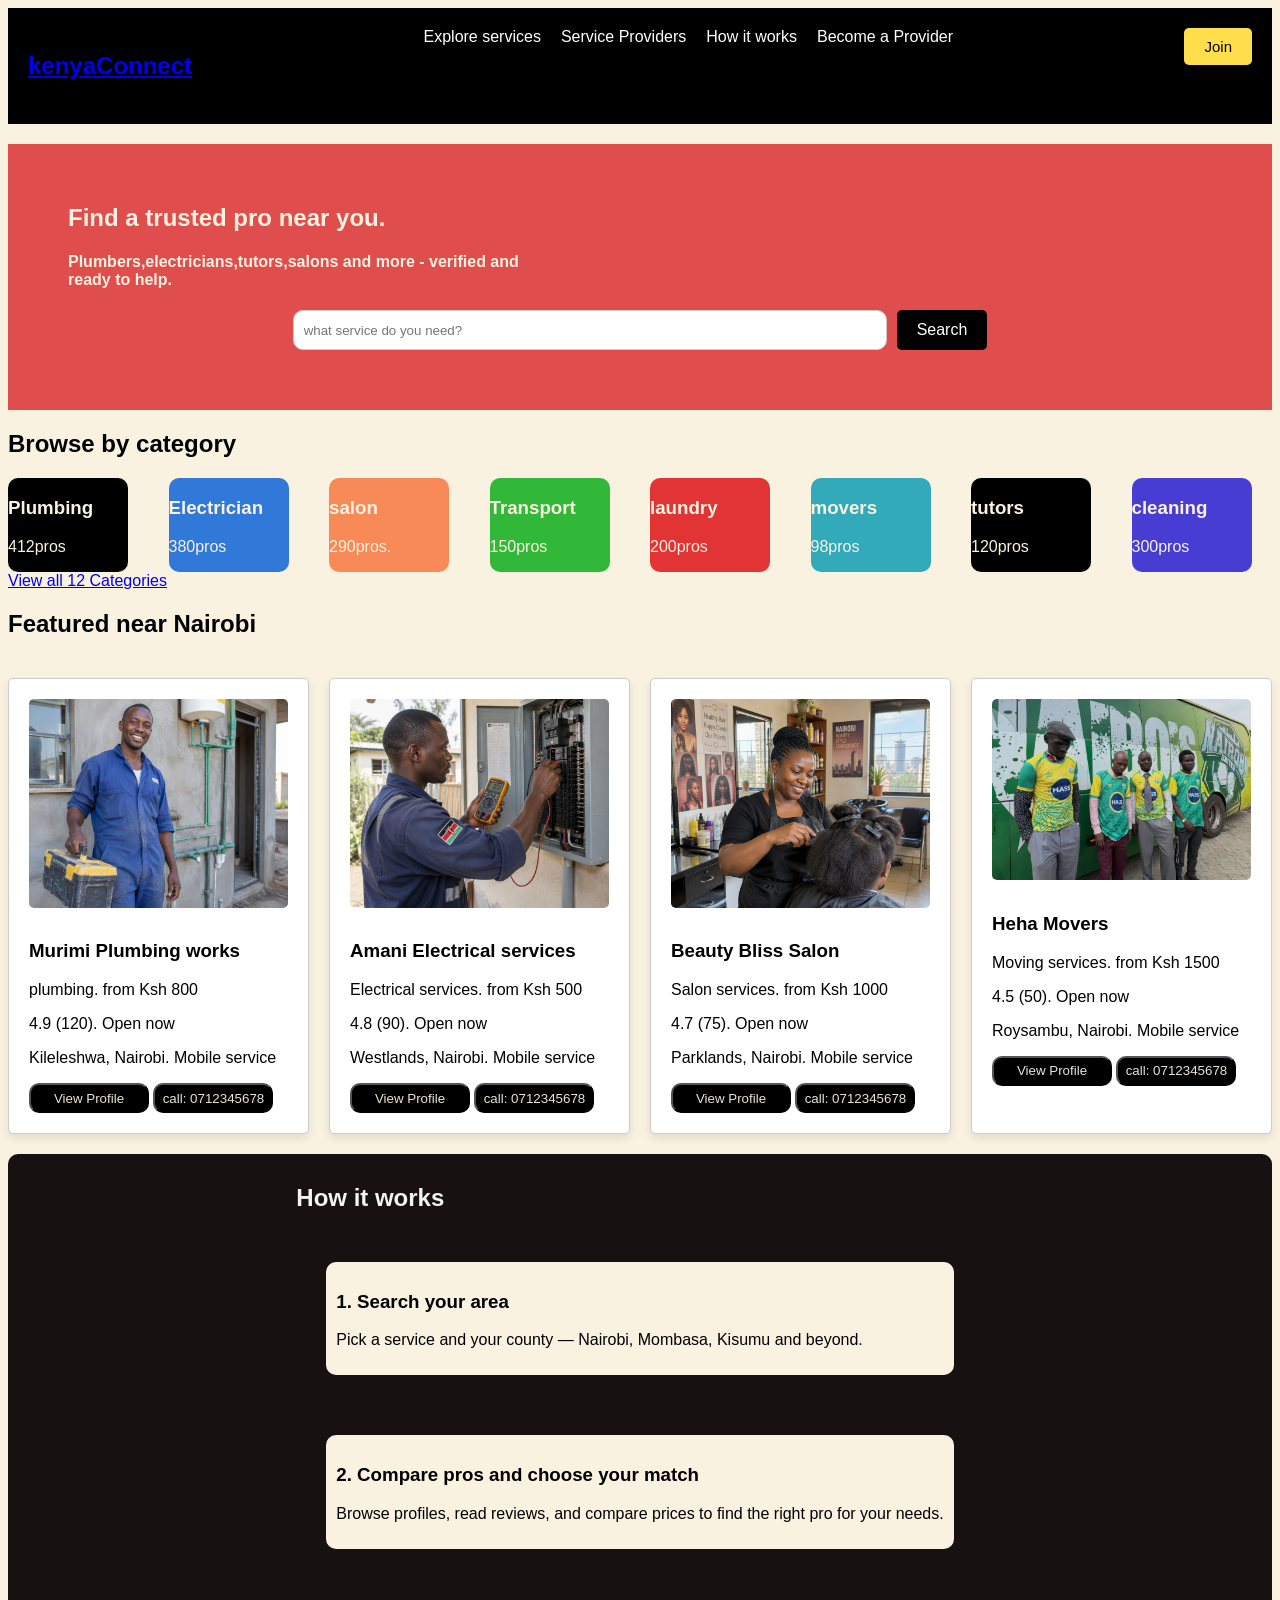
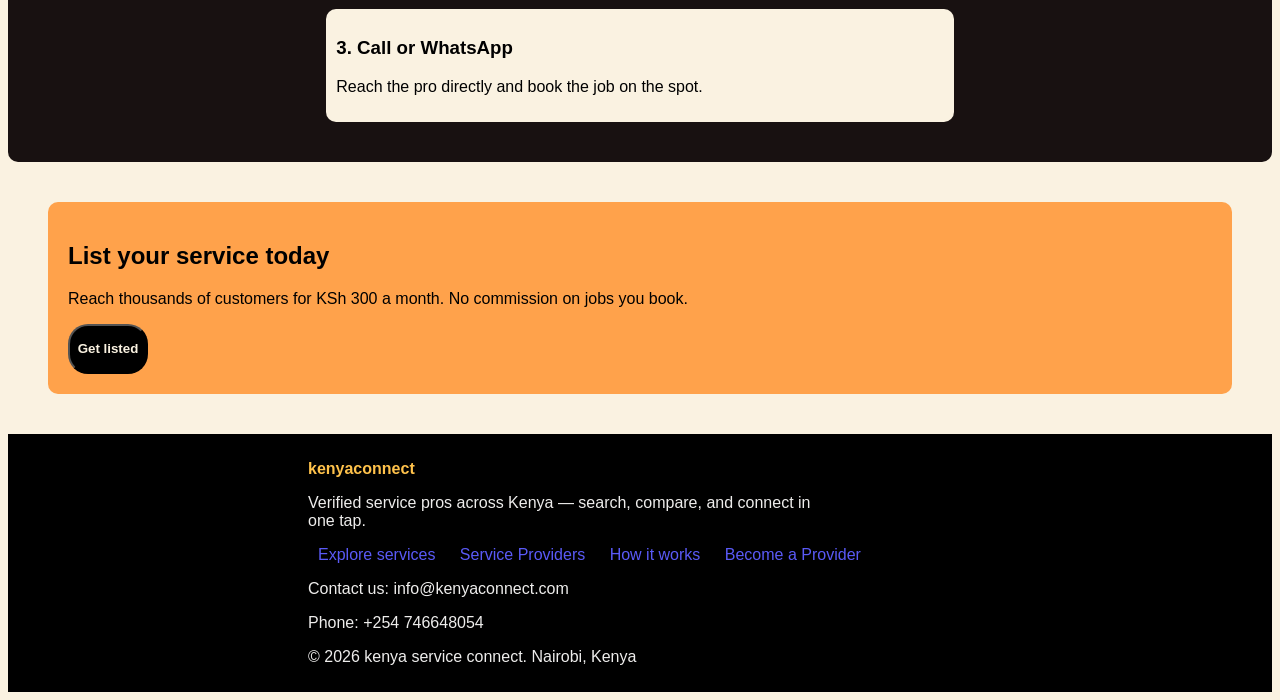
==== index.html @ b1c324b7 "Add files via upload Initial file upload" ====
<!DOCTYPE html>
<html lang="en">
<head>
    <meta charset="UTF-8">
    <meta name="viewport" content="width=device-width, initial-scale=1.0">
    <link rel="stylesheet" href="style.css">
    <link rel="shortcut icon" href="index.html" type="image/x-icon">
    <title>kenyaconnect</title>
</head>
<body>
    <!------header----->
    <header>
        <div class="logo">
            <p><a href="index.html">kenyaConnect</a></p>
        </div>
        <div class="nav-bar">
        <div class="nav-links">
                <a href="Explore-services.html">Explore services</a></li>
                <a href="service-providers.html">Service Providers</a></li>
                <a href="how-it-works.html">How it works</a></li>
                <a href="become-a-provider.html">Become a Provider</a>
        </div>
        </div>
        <div class="join">
            <button>Join</button>
        </div>
    </header>
    <!------main----->
    <main>
        <section>
            <div class="hero">
                <h1>Find a trusted pro near you.</h1>
                <h4>Plumbers,electricians,tutors,salons and more - verified and <br> ready to help.</h4>
                <div class="search-bar">
                    <input type="text" placeholder="what service do you need?">
                    <button>Search</button>
                </div>
            </div>
        </section>
        <!-----browse by category----->
        <section>
            <h2>Browse by category</h2>
            <div class="category-card">
                <div class="item-card1">
                    <h3>Plumbing</h3>
                    <p>412pros</p>
                </div>
                <div class="item-card2">
                    <h3>Electrician</h3>
                    <p>380pros</p>
                </div>
                <div class="item-card3">
                    <h3>salon</h3>
                    <p>290pros.</p>
                </div>
                <div class="item-card4">
                    <h3>Transport</h3>
                    <p>150pros</p>
                </div>
                <div class="item-card5">
                    <h3>laundry</h3>
                    <p>200pros</p>
                </div>
                <div class="item-card6">
                    <h3>movers</h3>
                    <p>98pros</p>
                </div>
                <div class="item-card7">
                    <h3>tutors</h3>
                    <p>120pros</p>
                </div>
                <div class="item-card8">
                    <h3>cleaning</h3>
                    <p>300pros</p>
                </div>

            </div>
            <div class="view-all">
               <a href="Explore-services.html">View all 12 Categories</a>
            </div>
        </section>
        <!-----featured near Nairobi----->
        <section>
            <h2>Featured near Nairobi</h2>
            <div class="featured-card">
                <div class="provider-card">
                    <img src="images/provider-plumber.jpg" alt="Plumber">
                    <h3>Murimi Plumbing works</h3>
                    <p>plumbing. from Ksh 800</p>
                    <p>4.9 (120). Open now</p>
                    <p>Kileleshwa, Nairobi. Mobile service</p>
                    <div>
                        <button>View Profile</button>
                        <button>call: 0712345678</button>
                        
                    </div>
                </div>
                <div class="provider-card">
                    <img src="images/provider-electrician.jpg" alt="Electrician">
                    <h3>Amani Electrical services</h3>
                    <p>Electrical services. from Ksh 500</p>
                    <p>4.8 (90). Open now</p>
                    <p>Westlands, Nairobi. Mobile service</p>
                    <div>
                        <button>View Profile</button>
                        <button>call: 0712345678</button>
                    </div>
                </div>
                <div class="provider-card">
                    <img src="images/provider-salon.jpg" alt="Salon">
                    <h3>Beauty Bliss Salon</h3>
                    <p>Salon services. from Ksh 1000</p>
                    <p>4.7 (75). Open now</p>
                    <p>Parklands, Nairobi. Mobile service</p>
                    <div>
                        <button>View Profile</button>
                        <button>call: 0712345678</button>
                    </div>
                </div>
                <div class="provider-card">
                    <img src="images/HEHA-movers.webp" alt="Mover">
                    <h3>Heha Movers</h3>
                    <p>Moving services. from Ksh 1500</p>
                    <p>4.5 (50). Open now</p>
                    <p>Roysambu, Nairobi. Mobile service</p>
                    <div>
                        <button>View Profile</button>
                        <button>call: 0712345678</button>
                    </div>
                </div>
            </div>
        </section>
        <!-----how it works----->
        <section>
            
            <div class="how-it-works">
                <h2>How it works</h2>
                <div class="step">
                    <h3>1. Search your area</h3>
                    <p>Pick a service and your county — Nairobi, Mombasa, Kisumu and beyond.</p>
                </div>
                <div class="step">
                    <h3>2. Compare pros and choose your match</h3>
                    <p>Browse profiles, read reviews, and compare prices to find the right pro for your needs.</p>
                </div>
                <div class="step">
                    <h3>3. Call or WhatsApp </h3>
                    <p>Reach the pro directly and book the job on the spot.</p>
                </div>

            </div>

            <div class="list-your-service">
                <h2>List your service today</h2>
                <p>Reach thousands of customers for KSh 300 a month. No commission on jobs you book.</p>
                <button>Get listed</button>
            </div>

        </section>
    </main>
    <!------footer----->
    <footer>
        <div class="footer-content">
            <div class="footer-logo">
                <p>kenyaconnect</p>
            </div>
            <p>Verified service pros across Kenya — search, compare, and connect in <br> one tap.</p>
            <div class="footer-links">
                
                    <a href="Explore-services.html">Explore services</a>
                    <a href="service-providers.html">Service Providers</a>
                    <a href="how-it-works.html">How it works</a>
                    <a href="become-a-provider.html">Become a Provider</a>
                
            </div>
            <div class="footer-contact">
                <p>Contact us: info@kenyaconnect.com</p>
                <p>Phone: +254 746648054</p>
            </div>
        </div>
        <div class="footer-bottom">
            <p>&copy; 2026 kenya service connect. Nairobi, Kenya</p>
        </div>
    </footer>
    
</body>
</html>
---- style.css ----
body{
    background-color: #faf2e1;
    color: #000000;
    font-family: Arial, sans-serif;
}
header{
    background-color: #000;
    color: #fff;
    padding: 20px;
    text-align: center;
    display: flex;
    justify-content: space-between;
}
.logo{

    font-size: 24px;
    color: #ffde4b;
    font-weight: bold;
}

.navbar{
    background-color: #000;
    color: #fff;
    padding: 10px;
    text-align: center;
    display: flex;
    justify-content: center;
}
.nav-links{
    display: flex;
    justify-content: center;
    paddleling-top: 10px;
}
.nav-links a{
    color: #fff;
    text-decoration: none;
    margin: 0 10px;
    display: flex;
}
.nav-links a:hover{
    color: #ffde4b;
}
.nav-links a:active{
    color: #e23434;
}
.nav-links a li{
    text-decoration: none;
    list-style: none;
}


.join button{
    background-color: #ffde4b;
    color: #000;
    border: none;
    padding: 10px 20px;
    border-radius: 5px;
    cursor: pointer;
    font-size: 15px;
}

.join button:hover{
    background-color: #fff;
}
/*------browse by category------*/
.hero{
    background-color: rgb(224, 77, 77);
    color: #faf2e1;
    flex-wrap: wrap;
    justify-content: center;
    align-items: center;
    margin: 20px 0px;
    padding: 40px 60px;
}
.search-bar{
    display: flex;
    justify-content: center;
    margin-bottom: 20px;
    height: 40px;
    width: 100%;
}
.search-bar input[type="text"]{
    width: 50%;
    padding: 10px;
    border: 1px solid #ccc;
    border-radius: 10px;
    outline: none;
}
.search-bar button{
    background-color: black;
    color: #fff;
    border: none;
    padding: 10px 20px;
    border-radius: 5px;
    cursor: pointer;
    font-size: 16px;
    margin-left: 10px;
}
.category-card{
    display: grid;
    grid-template-columns: repeat(auto-fit, minmax(120px, 0.5fr));
    gap: 20px;
    align-items: center;
    justify-content: center;
}
.item-card1{
    background-color: #000;
    color: #faf2e1;
    width:  120px;
    align-items: center;
    border-radius: 10px;
}
.item-card2{
    background-color: rgb(49, 121, 216);
    color: #faf2e1;
    width:  120px;
    align-items: center;
    border-radius: 10px;
}
.item-card3{
    background-color: #f88a57;
    color: #faf2e1;
    width:  120px;
    align-items: center;
    border-radius: 10px;
}
.item-card4{
    background-color: #31b838;
    color: #faf2e1;
    width:  120px;
    align-items: center;
    border-radius: 10px;
}
.item-card5{
    background-color: #e23434;
    color: #faf2e1;
    width:  120px;
    align-items: center;
    border-radius: 10px;
}
.item-card6{
    background-color: #33aab9;
    color: #faf2e1;
    width:  120px;
    align-items: center;
    border-radius: 10px;
}
.item-card7{
    background-color: #000;
    color: #faf2e1;
    width:  120px;
    align-items: center;
    border-radius: 10px;
}
.item-card8{
    background-color: #473dd3;
    color: #faf2e1;
    width:  120px;
    align-items: center;
    border-radius: 10px;
}


.featured-card{
    display: grid;
    grid-template-columns: repeat(auto-fit, minmax(220px, 1fr));
    gap: 20px;
    
}
.provider-card{
    background-color: #fff;
    border: 1px solid #ccc;
    border-radius: 5px;
    padding: 20px;
    margin: 20px auto;
    max-width: 300px;
    box-shadow: 0 4px 8px rgba(0, 0, 0, 0.1);
}
.provider-card img{
    width: 100%;
    height: auto;
    border-radius: 5px;
    margin-bottom: 10px;
}
.provider-card button{
    border-radius: 10px;
    width: 120px;
    height: 30px;
    color: white;
    background-color: #000;
    color: #ebe2d8;
}


.how-it-works{
    background-color: #181111;
    color: #f3f3f3;
    border-radius: 10px;
    padding: 10px;
    display: grid;
    justify-content: center;

}
.step{
    background-color: #faf2e1;
    color: #000;
    margin: 30px;
    padding: 10px;
    border-radius: 10px;
}

.list-your-service{
    background-color: #ffa24b;
    margin: 40px;
    padding: 20px;
    border-radius: 10px;
}
.list-your-service button{
    background-color: black;
    color: #faf2e1;
    border-radius: 20px;
    width: 80px;
    height: 50px;
    font-weight: bold;

}

/*-------footer-------*/
footer{
    background-color: black;
    color: #eeedec;
    padding: 10px 10px 10px 300px;
    


}
.footer-logo{
    color: #ffC24b;
    font-weight: bold;
}
.footer-links a{
     color: #5a5af7;
    text-decoration: none;
    margin: 0 10px;
    
}
.footer-links a:hover{
    color: #ffc04b;

}





/*--------service-providers stylings------*/

#hero-provider{
    background-color: #000;
    color: #f0e7cf;
    padding: 20px;
    display: block;
    justify-items: center;

}
#search-provider{
    display: flex;
    margin-bottom: 20px;
    justify-content: center;
    height: 40px;
    width: 100%;
    

}
#search-provider input[type="text"]{
    width: 50%;
    padding: 10px;
    border: 1px solid #ccc;
    border-radius: 10px;
    outline: none;
}




#city-button button{
    background-color: #000000;
    color: #f0e7cf;
    border-radius: 20px;
}
.container{
    display: grid;
    grid-template-columns: repeat(auto-fit, minmax(200px, 0.8fr));
    gap: 20px;

}
.right{
    margin-left: -300px;
    
}
.sorting-card{
    display: block;
    width: 200px;
    background-color: white;
    padding: 20px;
    margin: 10px;
    border-radius: 20px;

}
#services-button button{
    background-color: #f0e7cf;
    color: #757474;
    border-radius: 20px;
    gap: 20px;
    display: grid;
}

#rating{
    width: 200px;
    height: 30px;
    border-radius: 20px;
    background-color: #f0e7cf;
}
#sorting{
    width: 200px;
    height: 30px;
    border-radius: 20px;
    background-color: #f0e7cf;
}
/*------------how it works page styles---------*/
.how-it-works-customers{
    border-radius: 10px;
    padding: 10px;
    display: grid;
    justify-content: center;

}
.stage{
    background-color: white;
    color: #000;
    margin: 20px;
    padding: 10px;
    border-radius: 10px;
}
.how-it-works-for-service-providers{
    background-color: #000;
    color: black;
    border-radius: 10px;
    padding: 10px;
    display: grid;
    justify-content: center;

}
.level{
    background-color: #f0e7cf;
    color: #000;
    margin: 20px;
    padding: 10px;
    border-radius: 10px;
}
/*--------be a provider page styles------*/

.hero-services{
    background-color: #ffaa2b;
    color: #000000;
    padding: 20px;
    display: block;
    justify-items: center;

}
.register{
    display: flex;
    gap: 30px;
    justify-content: center;
    align-items: center;

}
.right-register{
    background-color: white;  
    color: black ;
    justify-items: center;
    font-weight: bold;
    border-radius: 20px;
    margin: 20px;
    padding: 20px;
}
.right-register form input{
    border-radius: 10px;
    width: 200px;
    height: 25px;
    background-color: #faf2e1;
}
.left-register{
    background-color: #000;
    color: #ebe2d8;
    padding: 20px;
    margin: 20px;
    border-radius: 10px;
    height: auto;

}













/* Media query for small screens */
@media screen and (max-width: 412px) {

    .navbar {
        flex-direction: column;
        align-items: flex-start;
    }

    .nav-links {
        flex-direction: column;
        gap: 10px;
    }
    .right{
         margin-left: 30px;
    }
    .left{
        padding-left: 10px;

    }
}
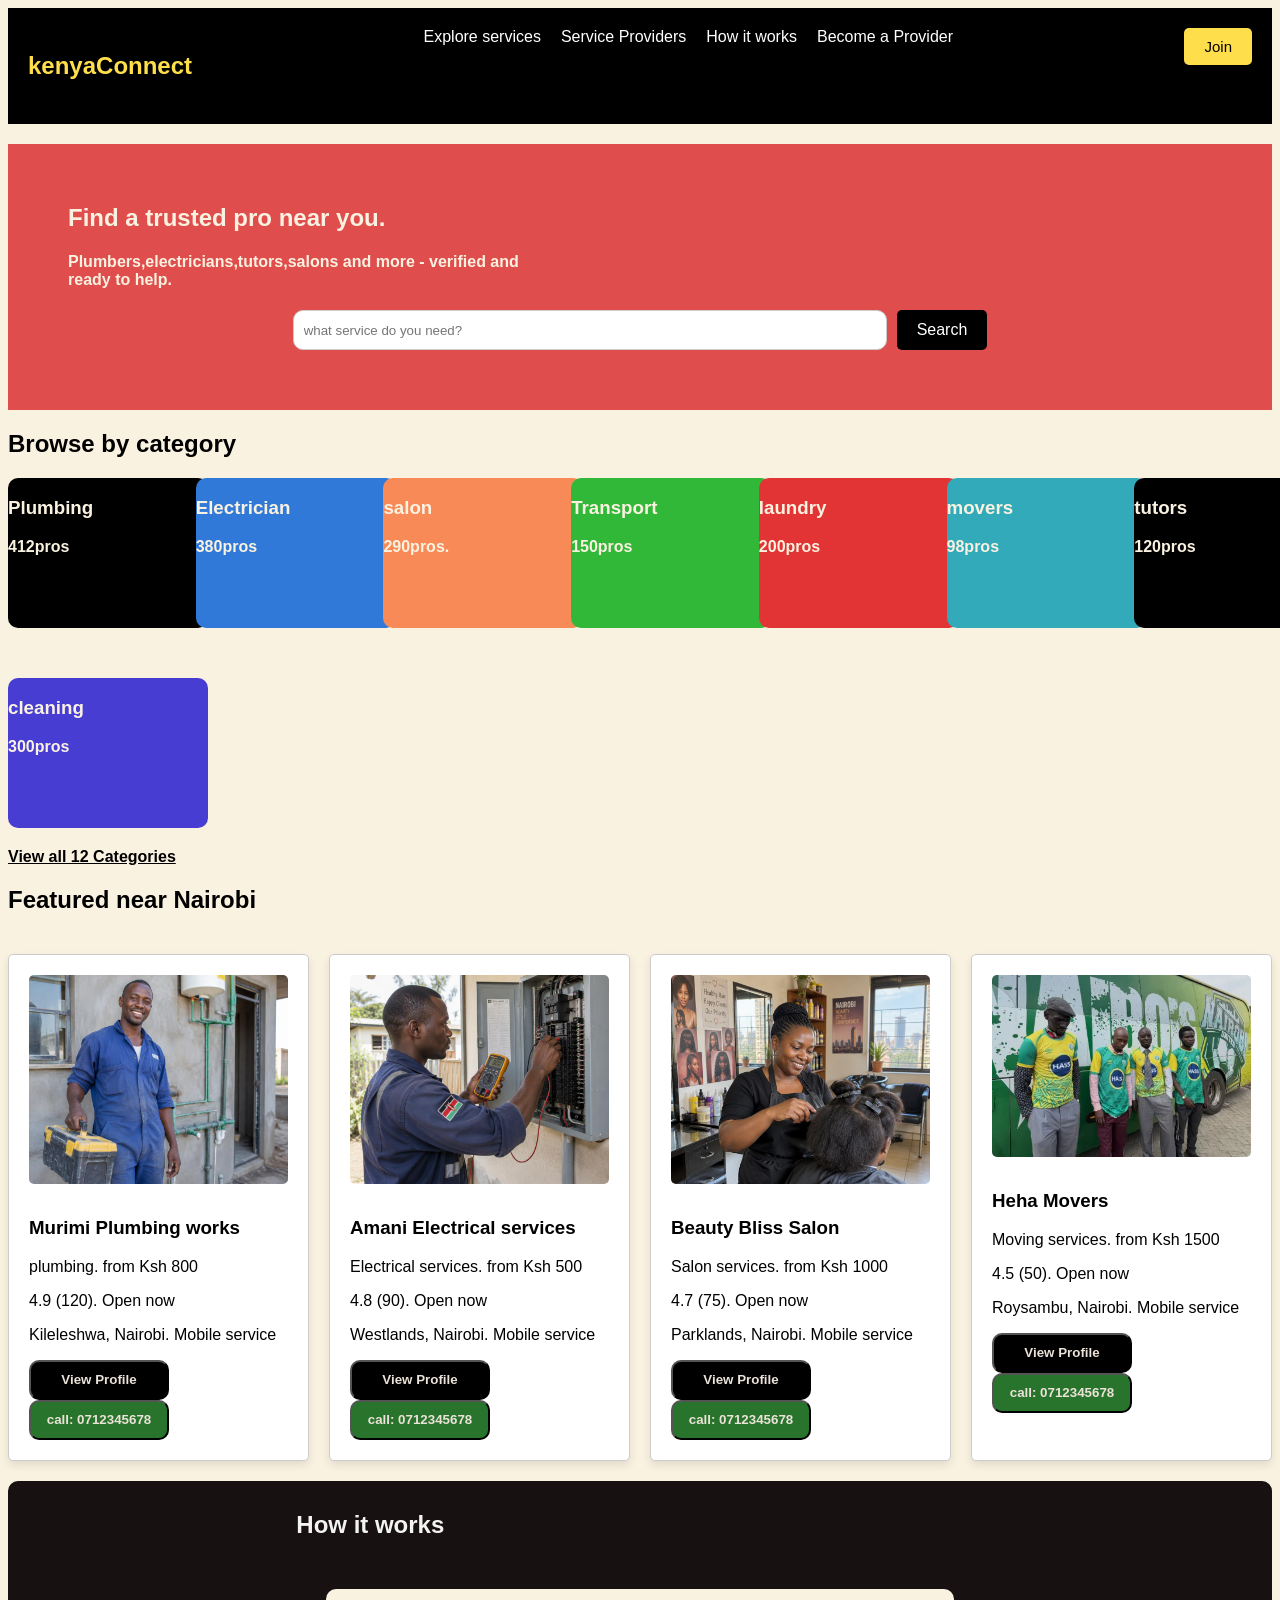
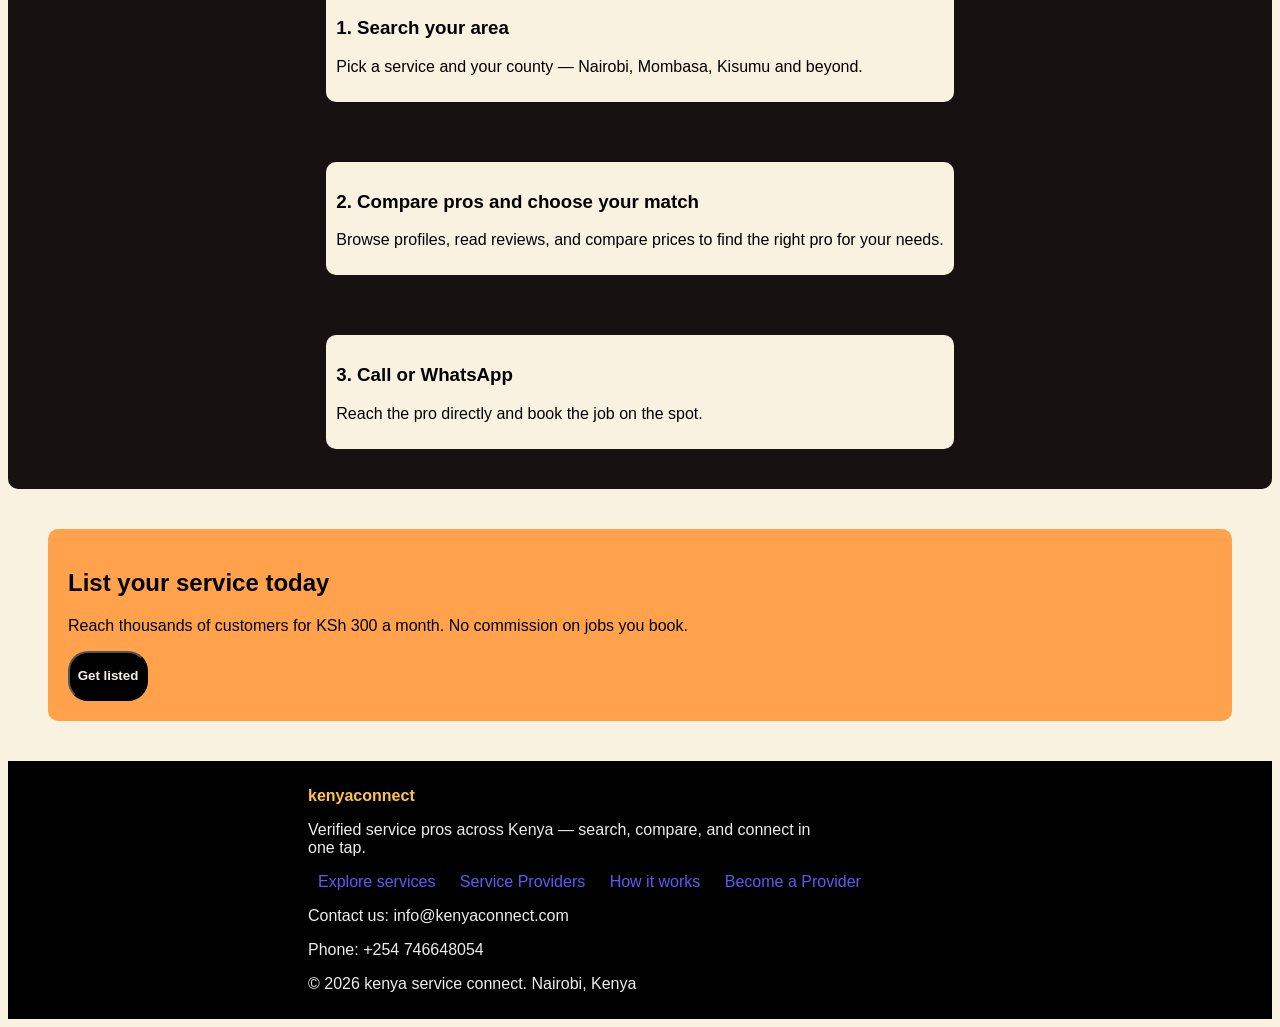
==== commit 27debccf: "Added more stylings" ====
--- a/index.html
+++ b/index.html
@@ -11,7 +11,7 @@
     <!------header----->
     <header>
         <div class="logo">
-            <p><a href="index.html">kenyaConnect</a></p>
+            <p><a href="index.html" class="active">kenyaConnect</a></p>
         </div>
         <div class="nav-bar">
         <div class="nav-links">
@@ -91,7 +91,7 @@
                     <p>Kileleshwa, Nairobi. Mobile service</p>
                     <div>
                         <button>View Profile</button>
-                        <button>call: 0712345678</button>
+                        <button id="call-button">call: 0712345678</button>
                         
                     </div>
                 </div>
@@ -103,7 +103,7 @@
                     <p>Westlands, Nairobi. Mobile service</p>
                     <div>
                         <button>View Profile</button>
-                        <button>call: 0712345678</button>
+                        <button id="call-button">call: 0712345678</button>
                     </div>
                 </div>
                 <div class="provider-card">
@@ -114,7 +114,7 @@
                     <p>Parklands, Nairobi. Mobile service</p>
                     <div>
                         <button>View Profile</button>
-                        <button>call: 0712345678</button>
+                        <button id="call-button">call: 0712345678</button>
                     </div>
                 </div>
                 <div class="provider-card">
@@ -125,7 +125,7 @@
                     <p>Roysambu, Nairobi. Mobile service</p>
                     <div>
                         <button>View Profile</button>
-                        <button>call: 0712345678</button>
+                        <button id="call-button">call: 0712345678</button>
                     </div>
                 </div>
             </div>
--- a/style.css
+++ b/style.css
@@ -11,6 +11,10 @@
     display: flex;
     justify-content: space-between;
 }
+header .logo p a{
+    text-decoration: none;
+    color: #ffde4b;
+}
 .logo{
 
     font-size: 24px;
@@ -39,9 +43,11 @@
 }
 .nav-links a:hover{
     color: #ffde4b;
-}
-.nav-links a:active{
+    
+}
+.nav-links a.active{
     color: #e23434;
+    font-weight: bold;
 }
 .nav-links a li{
     text-decoration: none;
@@ -99,65 +105,91 @@
 .category-card{
     display: grid;
     grid-template-columns: repeat(auto-fit, minmax(120px, 0.5fr));
-    gap: 20px;
+    gap: 50px;
     align-items: center;
     justify-content: center;
 }
 .item-card1{
     background-color: #000;
     color: #faf2e1;
-    width:  120px;
-    align-items: center;
+    font-weight: bold;
+    width:  200px;
+    height: 150px;
+    justify-items: center;
     border-radius: 10px;
 }
 .item-card2{
     background-color: rgb(49, 121, 216);
     color: #faf2e1;
-    width:  120px;
-    align-items: center;
+    font-weight: bold;
+    width:  200px;
+    height: 150px;
+    justify-items: center;
     border-radius: 10px;
 }
 .item-card3{
     background-color: #f88a57;
     color: #faf2e1;
-    width:  120px;
-    align-items: center;
+    font-weight: bold;
+    width:  200px;
+    height: 150px;
+    justify-items: center;
     border-radius: 10px;
 }
 .item-card4{
     background-color: #31b838;
     color: #faf2e1;
-    width:  120px;
-    align-items: center;
+    font-weight: bold;
+    width:  200px;
+    height: 150px;
+    justify-items: center;
     border-radius: 10px;
 }
 .item-card5{
     background-color: #e23434;
     color: #faf2e1;
-    width:  120px;
-    align-items: center;
+    font-weight: bold;
+    width:  200px;
+    height: 150px;
+    justify-items: center;
     border-radius: 10px;
 }
 .item-card6{
     background-color: #33aab9;
     color: #faf2e1;
-    width:  120px;
-    align-items: center;
+    font-weight: bold;
+    width:  200px;
+    height: 150px;
+    justify-items: center;
     border-radius: 10px;
 }
 .item-card7{
     background-color: #000;
     color: #faf2e1;
-    width:  120px;
-    align-items: center;
+    font-weight: bold;
+    width:  200px;
+    height: 150px;
+    justify-items: center;
     border-radius: 10px;
 }
 .item-card8{
     background-color: #473dd3;
     color: #faf2e1;
-    width:  120px;
-    align-items: center;
-    border-radius: 10px;
+    font-weight: bold;
+    width:  200px;
+    height: 150px;
+    justify-items: center;
+    border-radius: 10px;
+}
+    
+.view-all{
+    margin: 20px auto;
+}
+.view-all a{
+    font-weight: bold;
+    color: black;
+    
+    
 }
 
 
@@ -173,7 +205,7 @@
     border-radius: 5px;
     padding: 20px;
     margin: 20px auto;
-    max-width: 300px;
+    max-width: 400px;
     box-shadow: 0 4px 8px rgba(0, 0, 0, 0.1);
 }
 .provider-card img{
@@ -184,11 +216,17 @@
 }
 .provider-card button{
     border-radius: 10px;
-    width: 120px;
-    height: 30px;
+    width: 140px;
+    height: 40px;
     color: white;
     background-color: #000;
+    font-weight: bold;
     color: #ebe2d8;
+    justify-self: center;
+}
+#call-button{
+    background-color: #28742c;
+    font-weight: bold;
 }
 
 
@@ -286,7 +324,12 @@
 #city-button button{
     background-color: #000000;
     color: #f0e7cf;
-    border-radius: 20px;
+    border-radius: 15px;
+    border-color: black;
+    font-weight: bold;
+    margin: 10px;
+    width: 90px;
+    height: 30px;
 }
 .container{
     display: grid;
@@ -334,6 +377,19 @@
     display: grid;
     justify-content: center;
 
+    
+
+}
+.how-it-works-customers button{
+    width: 200px;
+    height: 50px;
+    border-radius: 20px;
+    background-color: black;
+    color:#faf2e1;
+    font-weight: bold;
+    font-size:20px;
+    justify-self: center;
+
 }
 .stage{
     background-color: white;
@@ -346,11 +402,23 @@
     background-color: #000;
     color: black;
     border-radius: 10px;
-    padding: 10px;
-    display: grid;
-    justify-content: center;
-
-}
+    display: grid;
+    justify-content: center;
+    margin: 20px;
+    padding: 20px;
+
+}
+.how-it-works-for-service-providers button{
+    width: 250px;
+    height: 60px;
+    border-radius: 20px;
+    background-color: #ffaa2b;
+    color: black;
+    font-weight: bold;
+    font-size:20px;
+    justify-self: center;
+}
+
 .level{
     background-color: #f0e7cf;
     color: #000;
@@ -358,7 +426,7 @@
     padding: 10px;
     border-radius: 10px;
 }
-/*--------be a provider page styles------*/
+/*--------become a provider page styles------*/
 
 .hero-services{
     background-color: #ffaa2b;
@@ -384,12 +452,24 @@
     margin: 20px;
     padding: 20px;
 }
+.right-register form label{
+    font-size: 25px;
+}
 .right-register form input{
     border-radius: 10px;
     width: 200px;
-    height: 25px;
+    height: 30px;
+    font-size: 20px;
     background-color: #faf2e1;
 }
+.right-register form input[type="submit"]{
+    background-color: black;
+    color: #ccc;
+    font-weight: bold;
+    height: 50px;
+    width: 100px;
+}
+
 .left-register{
     background-color: #000;
     color: #ebe2d8;
@@ -399,6 +479,23 @@
     height: auto;
 
 }
+textarea{
+    width: 90%;
+    padding: 10px;
+    border: 1px solid #d9d0bd;
+    border-radius: 20px;
+    background-color: #f6eedb;
+    color: #17251c;
+    font-family: inherit;
+    font-size: 16px;
+    outline: none;
+}
+textarea::placeholder{
+    color: #85877f;
+    opacity: 1;
+
+}
+
 
 
 
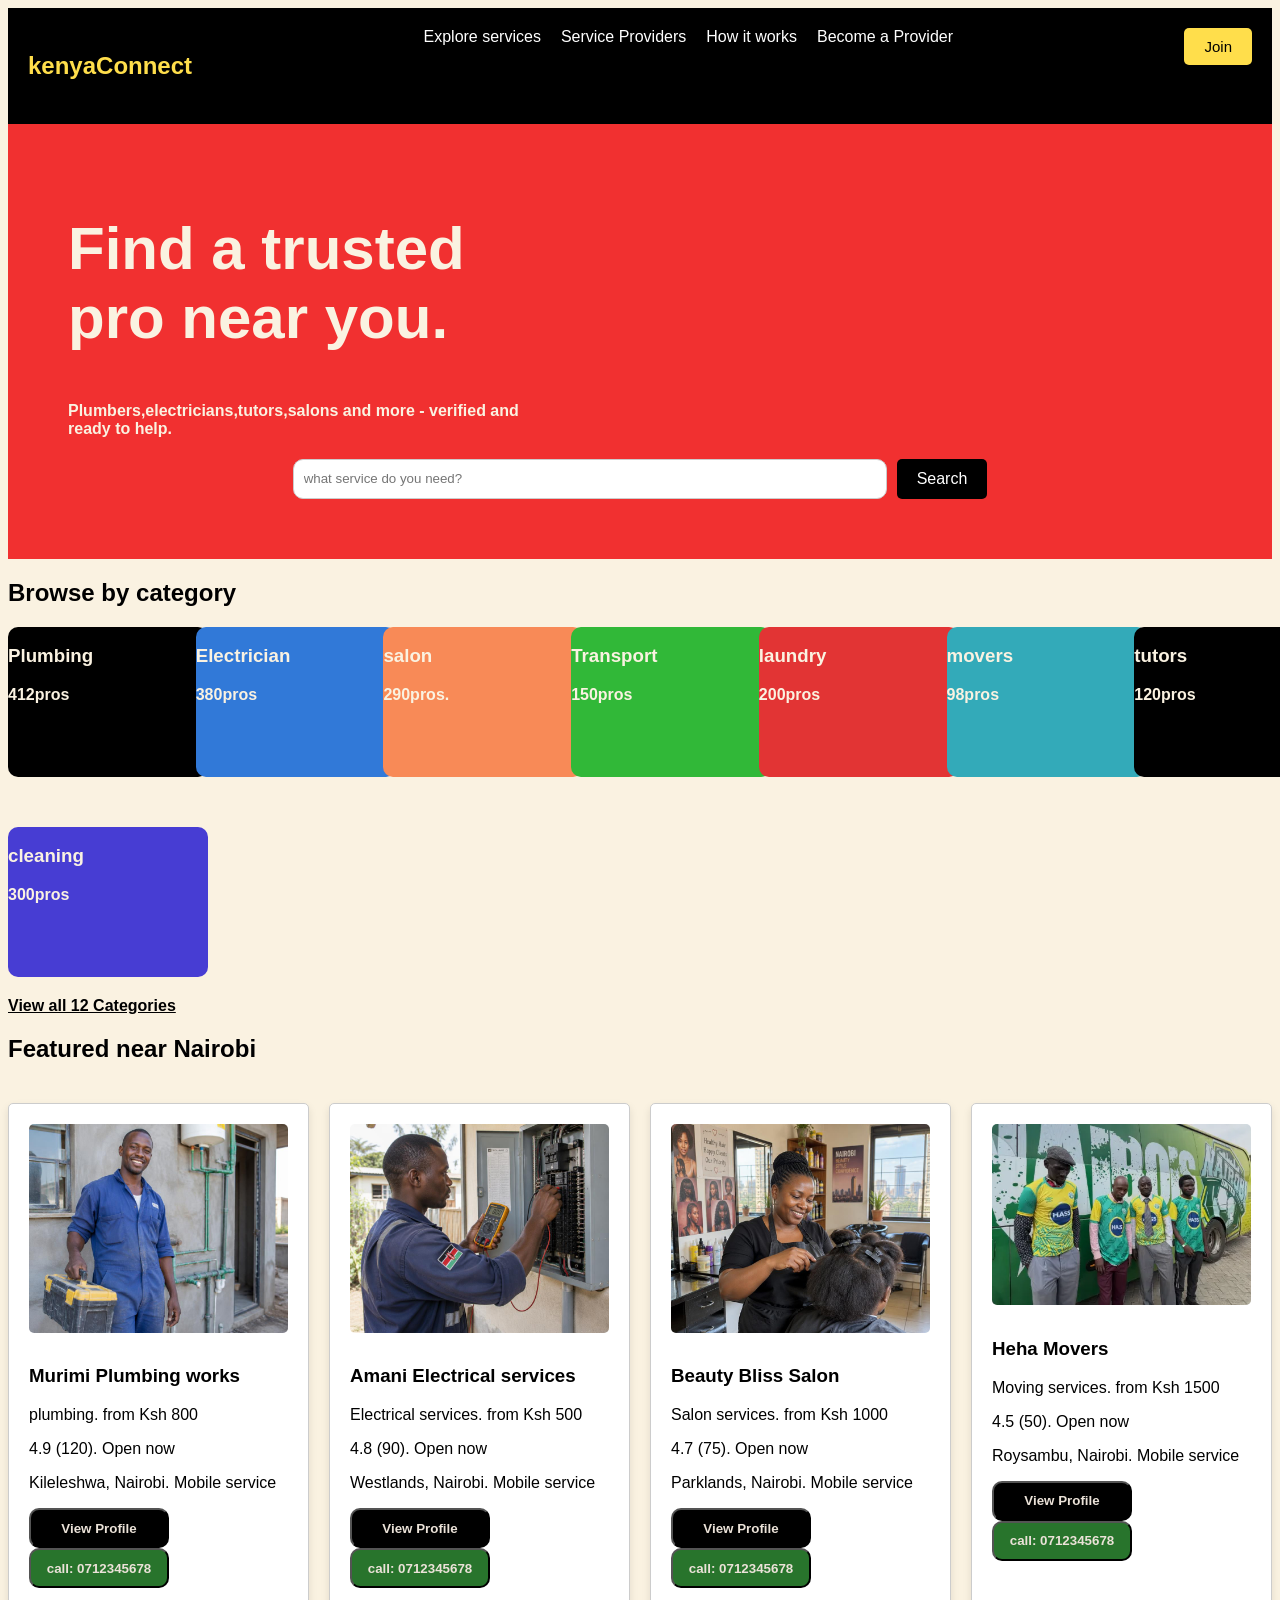
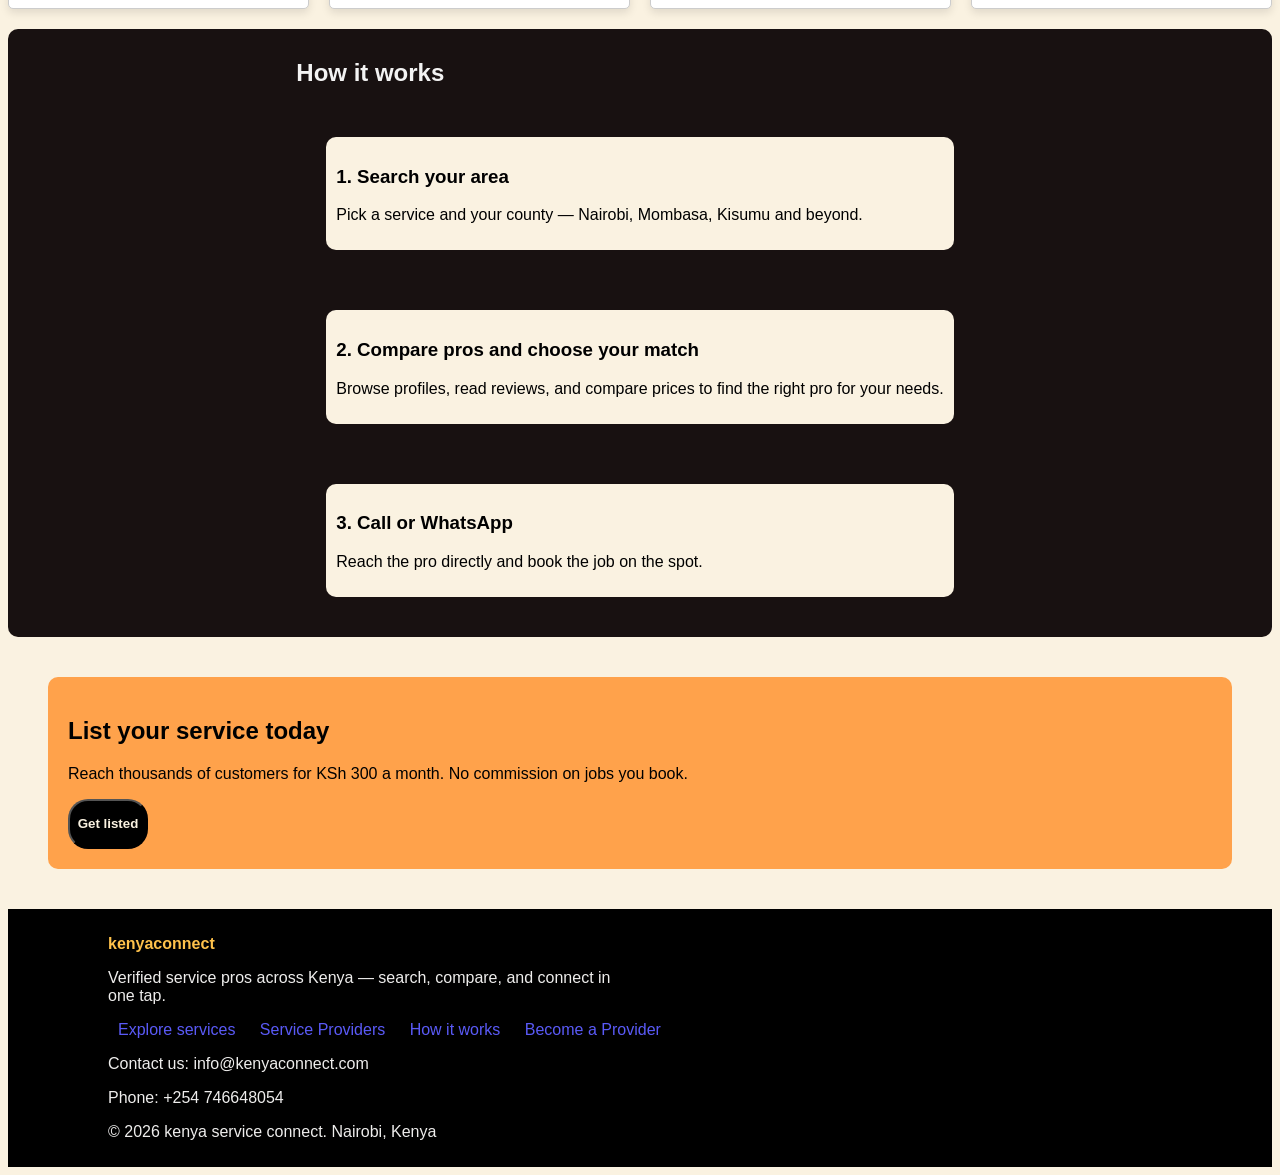
==== commit 17c98bfc: "respnsiveness refines" ====
--- a/index.html
+++ b/index.html
@@ -29,7 +29,7 @@
     <main>
         <section>
             <div class="hero">
-                <h1>Find a trusted pro near you.</h1>
+                <h1>Find a trusted <br> pro near you.</h1>
                 <h4>Plumbers,electricians,tutors,salons and more - verified and <br> ready to help.</h4>
                 <div class="search-bar">
                     <input type="text" placeholder="what service do you need?">
--- a/style.css
+++ b/style.css
@@ -70,13 +70,17 @@
 }
 /*------browse by category------*/
 .hero{
-    background-color: rgb(224, 77, 77);
+    background-color: rgb(241, 48, 48);
     color: #faf2e1;
     flex-wrap: wrap;
-    justify-content: center;
+    justify-items: center;
     align-items: center;
-    margin: 20px 0px;
-    padding: 40px 60px;
+    padding: 40px 60px 40px 60px;
+}
+.hero h1{
+    font-size: 60px;
+    font-weight: bold;
+    font-family: Arial, Helvetica, sans-serif;
 }
 .search-bar{
     display: flex;
@@ -267,7 +271,7 @@
 footer{
     background-color: black;
     color: #eeedec;
-    padding: 10px 10px 10px 300px;
+    padding: 10px 10px 10px 100px;
     
 
 
@@ -436,6 +440,10 @@
     justify-items: center;
 
 }
+.hero-services h1{
+    font-size: 60px;
+    font-family: Georgia, 'Times New Roman', Times, serif;
+}
 .register{
     display: flex;
     gap: 30px;
@@ -510,7 +518,7 @@
 
 
 /* Media query for small screens */
-@media screen and (max-width: 412px) {
+@media screen and (max-width: 360px) {
 
     .navbar {
         flex-direction: column;
@@ -519,7 +527,7 @@
 
     .nav-links {
         flex-direction: column;
-        gap: 10px;
+        gap:px;
     }
     .right{
          margin-left: 30px;
